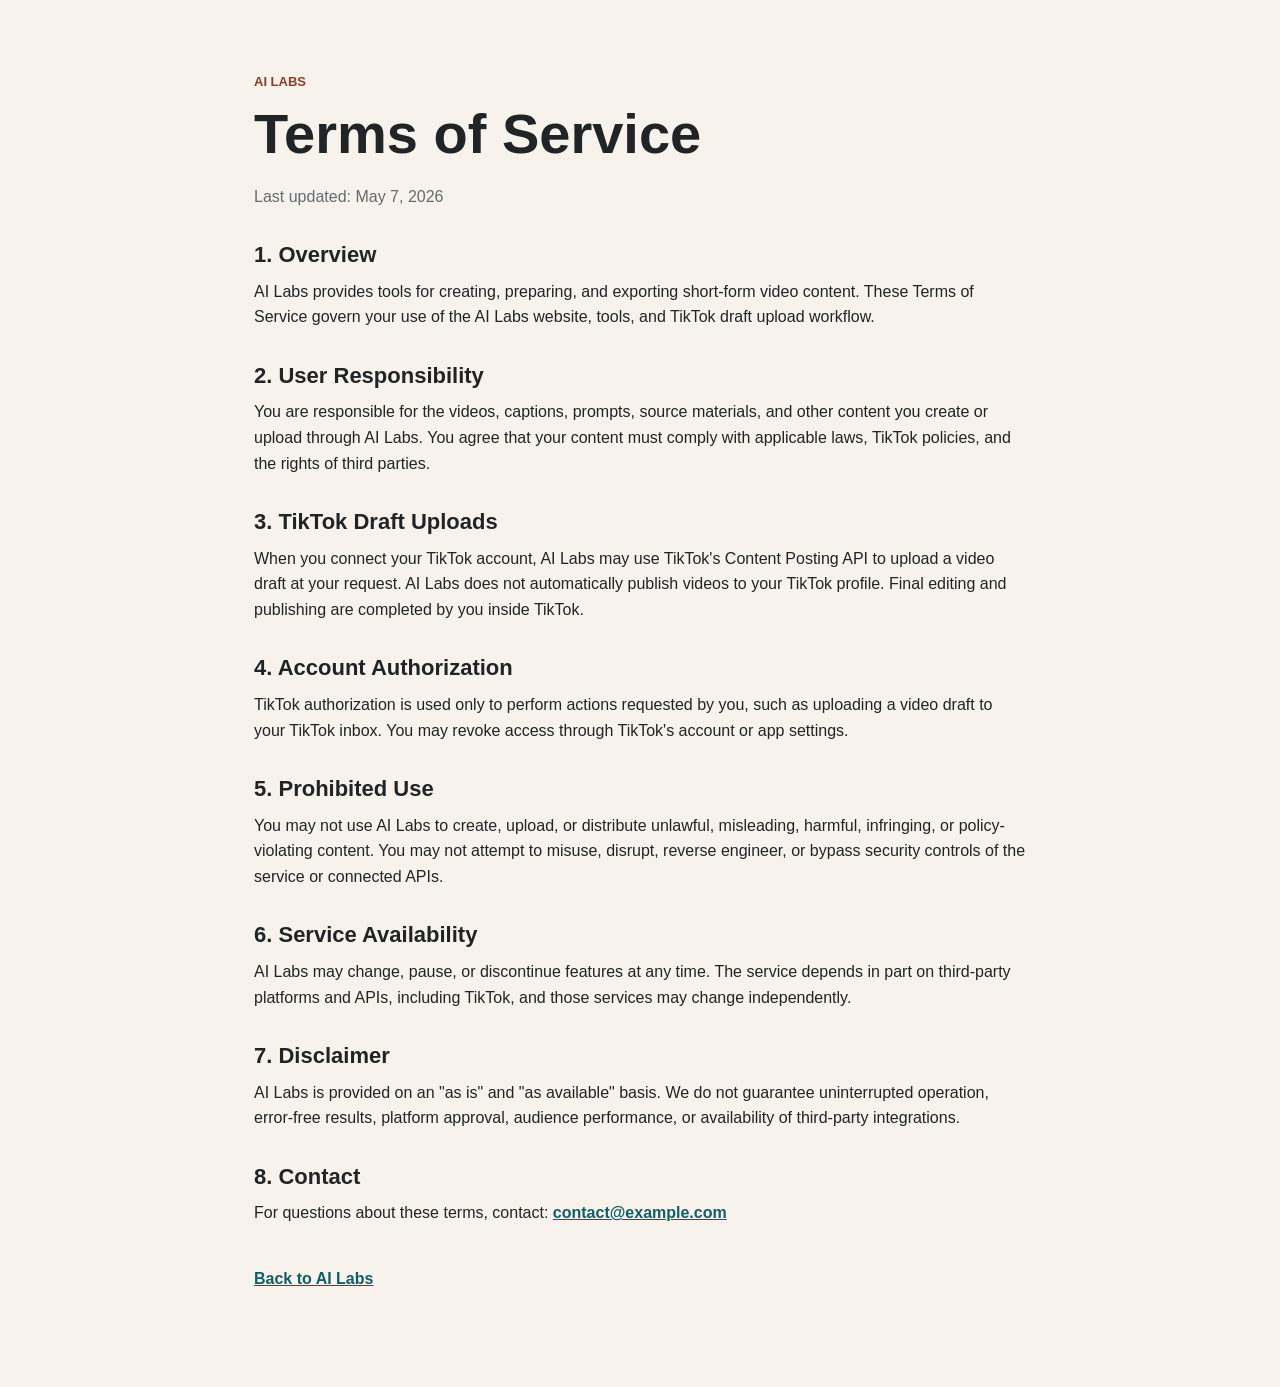
==== terms.html @ 21a119fa "Add files via upload" ====
<!doctype html>
<html lang="en">
  <head>
    <meta charset="utf-8">
    <meta name="viewport" content="width=device-width, initial-scale=1">
    <title>Terms of Service | AI Labs</title>
    <meta name="description" content="AI Labs Terms of Service">
    <link rel="stylesheet" href="styles.css">
  </head>
  <body>
    <main class="page">
      <section class="content document">
        <p class="eyebrow">AI Labs</p>
        <h1>Terms of Service</h1>
        <p class="updated">Last updated: May 7, 2026</p>

        <h2>1. Overview</h2>
        <p>
          AI Labs provides tools for creating, preparing, and exporting short-form video content. These Terms of Service govern your use of the AI Labs website, tools, and TikTok draft upload workflow.
        </p>

        <h2>2. User Responsibility</h2>
        <p>
          You are responsible for the videos, captions, prompts, source materials, and other content you create or upload through AI Labs. You agree that your content must comply with applicable laws, TikTok policies, and the rights of third parties.
        </p>

        <h2>3. TikTok Draft Uploads</h2>
        <p>
          When you connect your TikTok account, AI Labs may use TikTok's Content Posting API to upload a video draft at your request. AI Labs does not automatically publish videos to your TikTok profile. Final editing and publishing are completed by you inside TikTok.
        </p>

        <h2>4. Account Authorization</h2>
        <p>
          TikTok authorization is used only to perform actions requested by you, such as uploading a video draft to your TikTok inbox. You may revoke access through TikTok's account or app settings.
        </p>

        <h2>5. Prohibited Use</h2>
        <p>
          You may not use AI Labs to create, upload, or distribute unlawful, misleading, harmful, infringing, or policy-violating content. You may not attempt to misuse, disrupt, reverse engineer, or bypass security controls of the service or connected APIs.
        </p>

        <h2>6. Service Availability</h2>
        <p>
          AI Labs may change, pause, or discontinue features at any time. The service depends in part on third-party platforms and APIs, including TikTok, and those services may change independently.
        </p>

        <h2>7. Disclaimer</h2>
        <p>
          AI Labs is provided on an "as is" and "as available" basis. We do not guarantee uninterrupted operation, error-free results, platform approval, audience performance, or availability of third-party integrations.
        </p>

        <h2>8. Contact</h2>
        <p>
          For questions about these terms, contact: <a href="mailto:contact@example.com">contact@example.com</a>
        </p>

        <p class="nav"><a href="index.html">Back to AI Labs</a></p>
      </section>
    </main>
  </body>
</html>
---- styles.css ----
* {
  box-sizing: border-box;
}

body {
  margin: 0;
  background: #f7f3ec;
  color: #202426;
  font-family: Arial, Helvetica, sans-serif;
  line-height: 1.6;
}

a {
  color: #0f5e68;
  font-weight: 700;
}

.page {
  min-height: 100vh;
}

.hero {
  max-width: 980px;
  padding: 88px 24px 48px;
  margin: 0 auto;
}

.eyebrow {
  margin: 0 0 12px;
  color: #8a3c24;
  font-size: 13px;
  font-weight: 700;
  letter-spacing: 0;
  text-transform: uppercase;
}

h1 {
  margin: 0 0 20px;
  font-size: 56px;
  line-height: 1.05;
}

h2 {
  margin: 32px 0 10px;
  font-size: 22px;
  line-height: 1.25;
}

p {
  margin: 0 0 16px;
}

.lead {
  max-width: 720px;
  color: #3b4245;
  font-size: 22px;
  line-height: 1.45;
}

.actions {
  display: flex;
  flex-wrap: wrap;
  gap: 14px;
  margin-top: 32px;
}

.actions a {
  display: inline-flex;
  align-items: center;
  min-height: 44px;
  padding: 10px 16px;
  border: 1px solid #bcc7c2;
  border-radius: 6px;
  background: #ffffff;
  color: #202426;
  text-decoration: none;
}

.content {
  max-width: 820px;
  padding: 40px 24px 80px;
  margin: 0 auto;
}

.document {
  padding-top: 72px;
}

.updated {
  color: #626c70;
}

.nav {
  margin-top: 40px;
}

@media (max-width: 640px) {
  .hero {
    padding-top: 56px;
  }

  h1 {
    font-size: 42px;
  }

  .lead {
    font-size: 19px;
  }
}
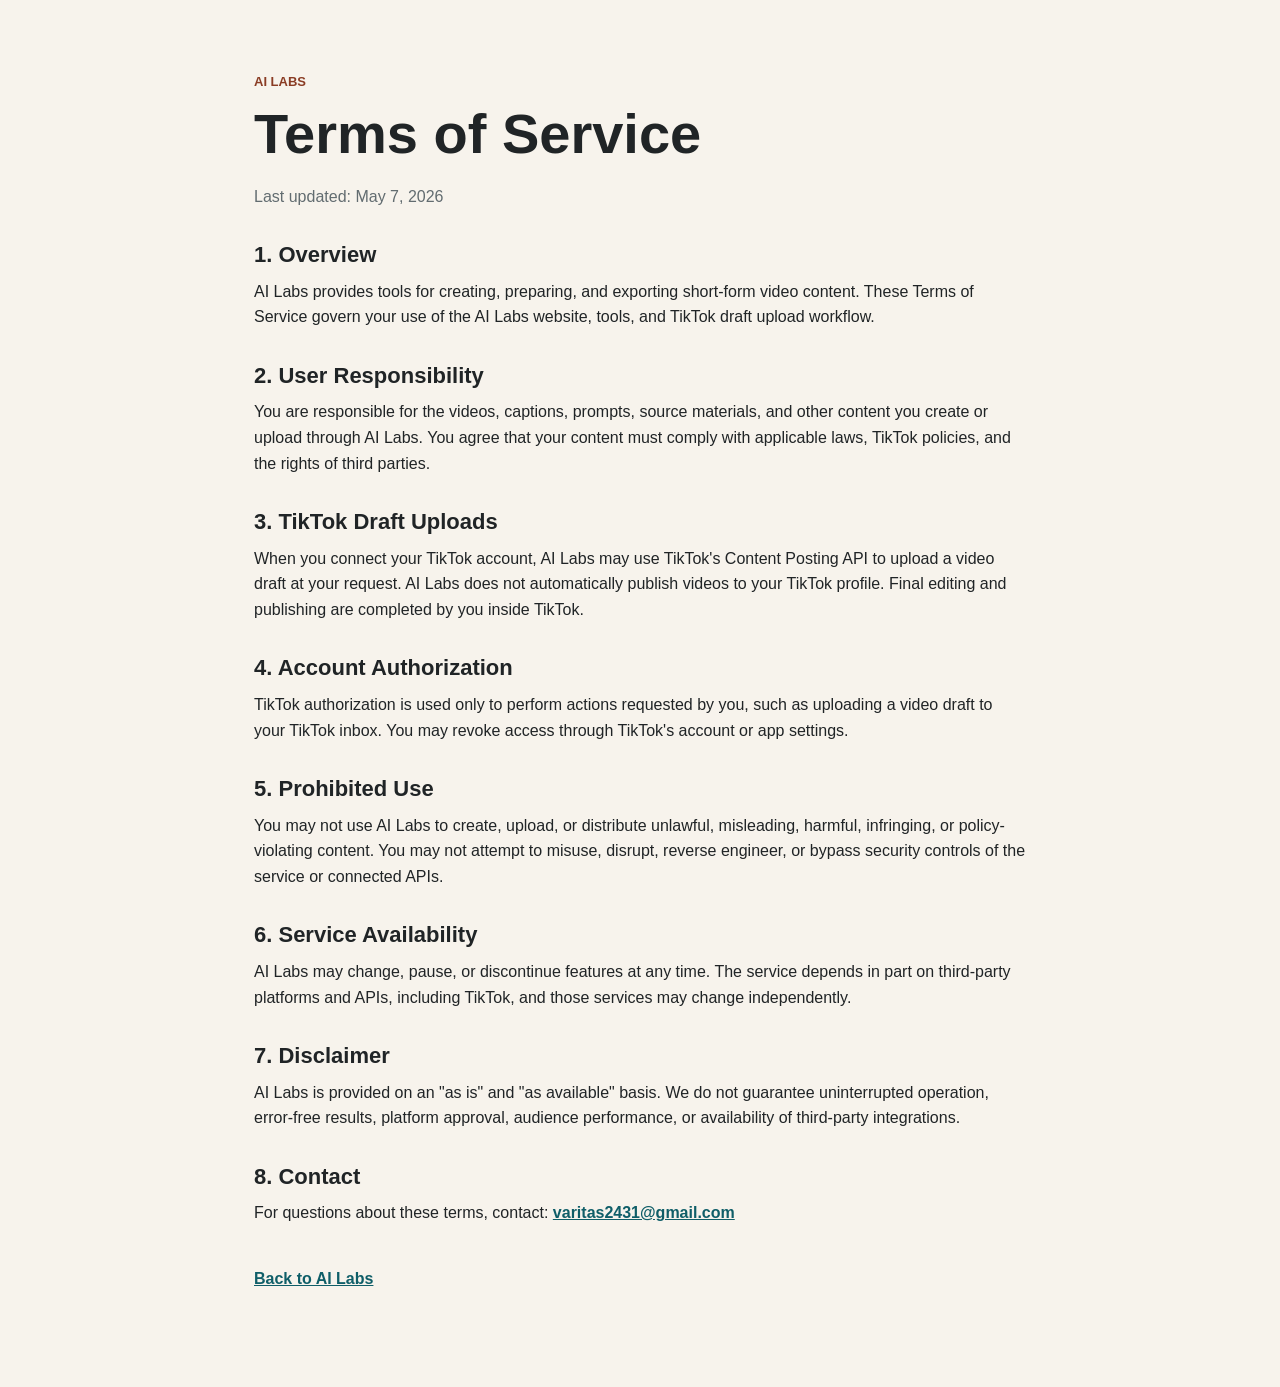
==== commit 33717bce: "Update terms.html" ====
--- a/terms.html
+++ b/terms.html
@@ -51,7 +51,7 @@
 
         <h2>8. Contact</h2>
         <p>
-          For questions about these terms, contact: <a href="mailto:contact@example.com">contact@example.com</a>
+          For questions about these terms, contact: <a href="mailto:varitas2431@gmail.com">varitas2431@gmail.com</a>
         </p>
 
         <p class="nav"><a href="index.html">Back to AI Labs</a></p>
